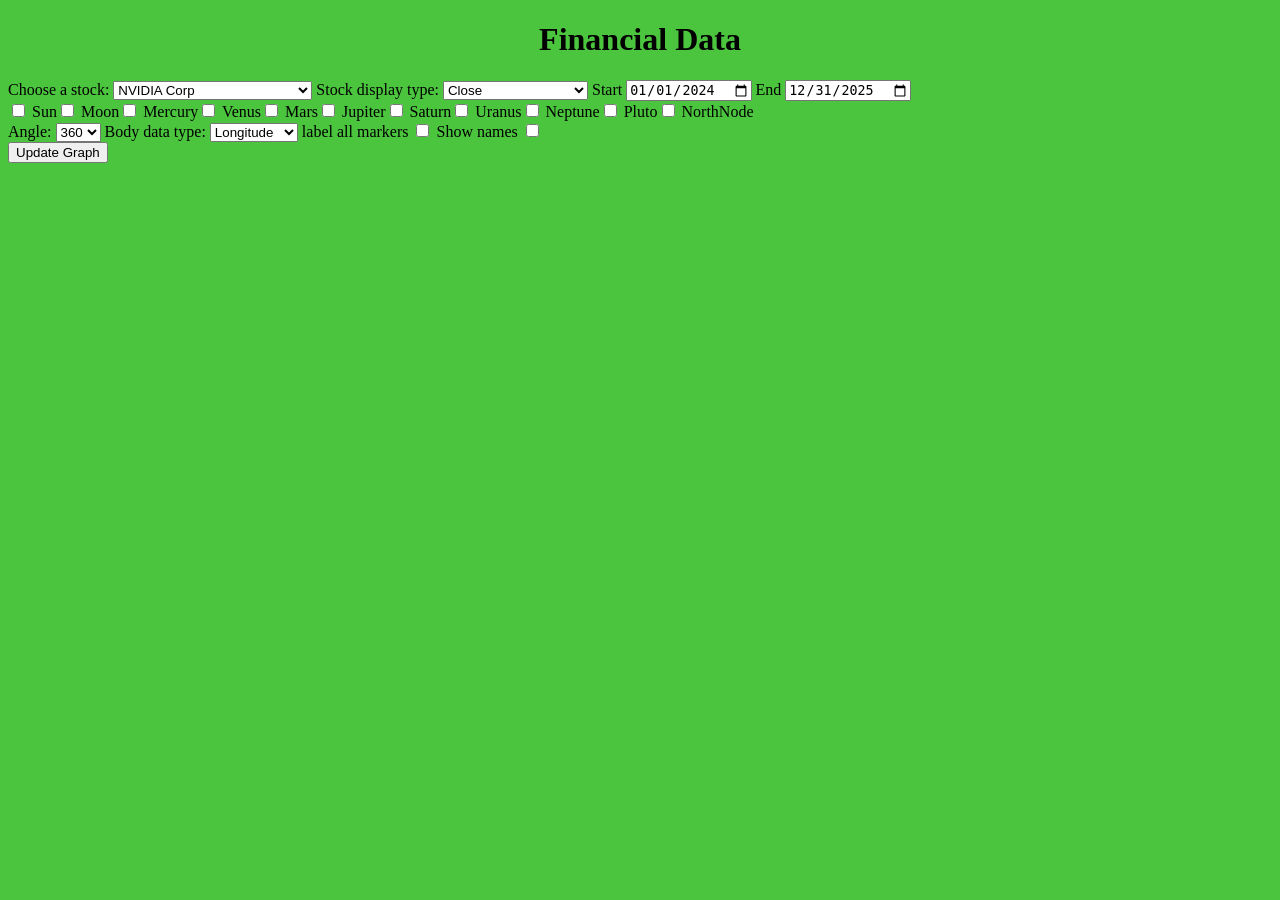
==== index.html @ 6cdec965 "Initial commit: FinAstro stock and celestial data visualization" ====
<!DOCTYPE html>
<html lang="en">
<head>
    <meta charset="UTF-8">
    <meta name="viewport" content="width=device-width, initial-scale=1.0">
    <title>StockAppl</title>
    <link rel='stylesheet' href='static/css/base.css'>
    <div id="stored-data"></div>

</head>
<body>
    <h1 id="title">Financial Data</h1>
    <form action="">
        <label for="stock-select">Choose a stock:</label>
        <select name="stock-select" id="stock-select">
        </select>
        <label for="stock-display-type">Stock display type:</label>
        <select name="stock-display-type" id="stock-display-type">
        </select>
        
        <label for="graph_start_date">Start</label>
        <input type="date" name="graph_start_date" id="graph_start_date" value= "2024-01-01">
        <label for="graph_end_date">End</label>
        <input type="date" name="graph_end_date" id="graph_end_date" value = "2025-12-31">

        <div id="body-list">
        </div>
        <label for="body-angle">Angle:</label>
        <select name="body-angle" id="body-angle">
        </select>
        <label for="body-data-type">Body data type:</label>
        <select name="body-data-type" id="body-data-type">
        </select>

        <label for="show_markers">label all markers</label>
        <input type="checkbox" name="show_markers" id="show_markers" >
        <label for="show_text">Show names</label>
        <input type="checkbox" name="show_text" id="show_text">

    </form>

    <button id="update-button" type="button" disabled>Data currently being read</button>
    <div id = "stockSelector"></div>

    <div id="graph" style="width: 100%; height:700px""></div>

    <script src="https://cdn.plot.ly/plotly-3.0.1.min.js"></script>

    <script src="static/js/financescript.js"></script>
</body>



</html>
---- static/css/base.css ----
body {
    background-color: rgb(75, 196, 62);
    color: black;
}

.adminBody {
    background-color: rgb(142, 111, 218);

}

.locationDateTimeSetter {
    width: 100%;
}

h1,h2, #starData {
    text-align: center;
}

.locationDateTimeSetter, .locationDateTimeSetter td, .locationDateTimeSetter th {
    background-color: skyblue;
    color: black;
    border-width: 2px;
    border-style: solid;
    border-color: black;
    border-spacing: 0;
    justify-content: center;
}

.locationDateTimeView {
    width: 100%;
}
.headerData {
    width: 100%;

}
.locationDateTimeView, .locationDateTimeView  td , .locationDateTimeView  th {
    background-color: lightskyblue;
    color: black;
    border-width: 2px;
    border-style: solid;
    border-color: black;
    border-spacing: 0;
    text-align: center;
}

.locationDateTimeView td:hover, .locationDateTimeView th:hover {
    color: lightskyblue;
    background-color: black;

}

.dataTabs {
    margin-top: 1em;
    width: 100%;
}
 .dataTabs td {
    background-color: blue;
    border-width: 2px;
    border-style: solid;
    border-color: black;
    border-spacing: 0;
    text-align: center;
}
.dataTabs a {
    text-decoration-line: none;
    color: lightgray;
    font-size: 0.8em;
    text-align: center;

}

.dataTabs a:hover {
    background-color: lightcyan;
    color: black;
}

td.pageTitle {
    border-style: none;
    font-size: 1.5em;
    background-color: powderblue;
    color: black;
    font-weight: bold;

}
a.changeLocation {
    color: white;
}

.dataTable { 
    display: grid;
    flex-direction: column;
    align-items: center;
    justify-content: center;
}
.dataTable table{ 
    border-width: 1px;
    border-style: solid;
    border-color: black;
    border-spacing: 0;
}
.dataTable td, .dataTable th { 
    padding: 0 0.5em;
    border-width: 1px;
    border-style: solid;
    border-color: rgb(0, 0, 0);
    border-spacing: 0;

}
 .dataTable th { 
    border-width: 2px;
    text-align: center;
 }
 .dataTable td { 
    text-align: right;
 }

 .hiddenTable  {
    border-style: none;
    border-width: 0px;
    vertical-align: top;
    height: 100%;
 }

 .menuTable {
    width: 100%;
    height: 100%;
 }
.menuTable td {
    text-align: right;  
    height: 100%;
}

 .adminLink, adminLink button {
    border-width: 1px;
    border-style: solid;
    border-color: black;
    border-spacing: 0;
    border-radius: 2em;
    padding: none;
    text-decoration-line: none;
    font-size: 1em;
    margin: 0em;
    justify-self: right;
    align-items: center;
    justify-content: center;
    background-color: aquamarine;
    color: mediumslateblue;
    text-align: center;
    font-family:sans-serif;

 }
 .adminLink:hover {
    color: aquamarine;
    background-color: mediumslateblue;
}

.adminLinkList, .adminLinkList td{
    background-color: lightskyblue;
    color: black;
    border-width: 2px;
    border-style: solid;
    border-color: black;
    border-spacing: 0;
    text-align: center;
}
.adminLinkList td { 
    font-size: 1em;
    margin: 0em;
    justify-self: right;
    align-items: center;
}
.adminLinkList { 
    width: 100%;
}

.adminLinkList td:hover { 
    color: lightskyblue;
    background-color: black;
}
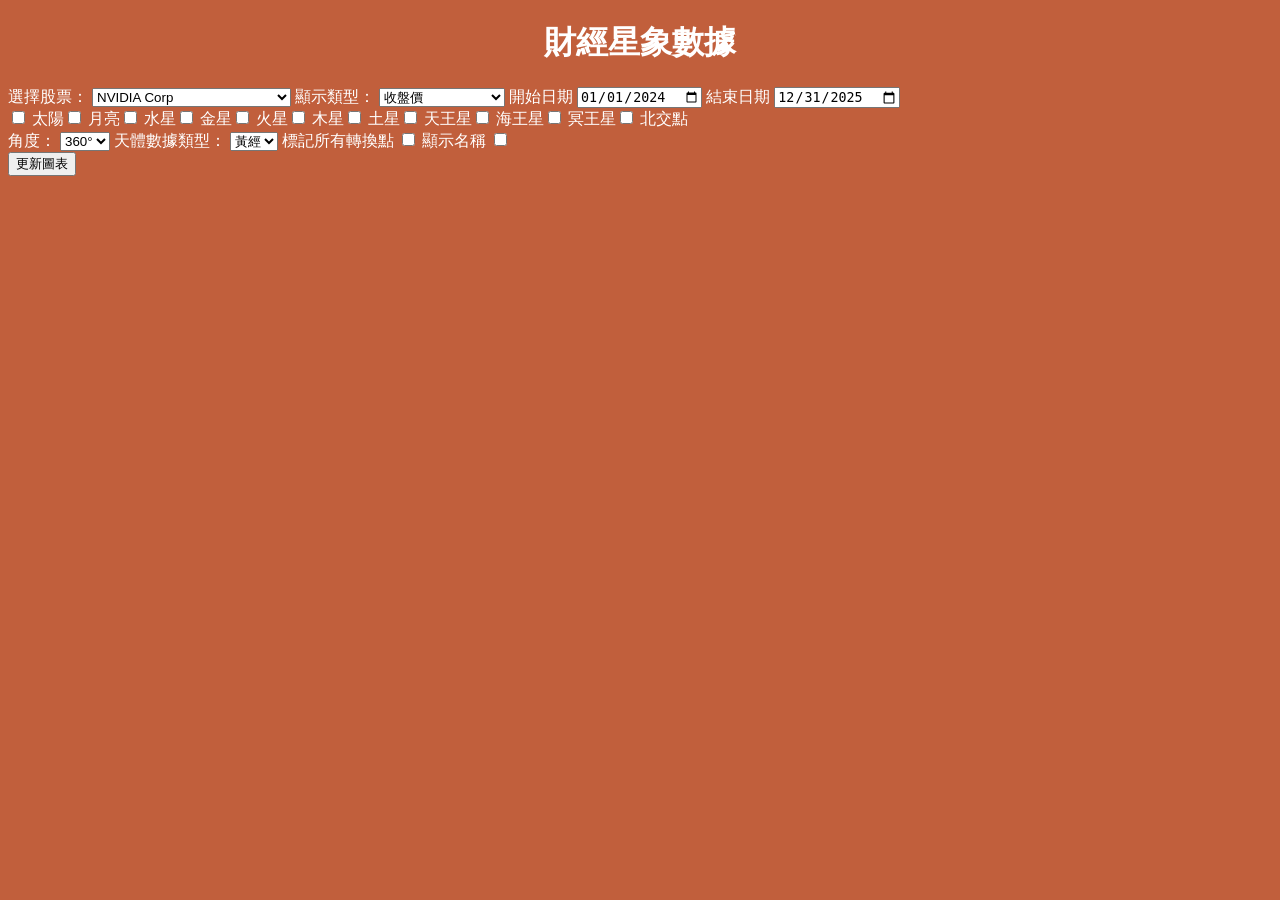
==== commit fee42a7f: "重構資料夾結構並中文化介面 - 將數據分類：astro（星盤）和 finance（財經） - 背景顏色改為 #c15f3c - 所有介面文字改為繁體中文 - 天體名稱中文化（太陽、月亮、木星等） - " ====
--- a/index.html
+++ b/index.html
@@ -1,54 +1,52 @@
 <!DOCTYPE html>
-<html lang="en">
+<html lang="zh-TW">
 <head>
     <meta charset="UTF-8">
     <meta name="viewport" content="width=device-width, initial-scale=1.0">
-    <title>StockAppl</title>
+    <title>FinAstro - 財經星象圖表</title>
     <link rel='stylesheet' href='static/css/base.css'>
     <div id="stored-data"></div>
 
 </head>
 <body>
-    <h1 id="title">Financial Data</h1>
+    <h1 id="title">財經星象數據</h1>
     <form action="">
-        <label for="stock-select">Choose a stock:</label>
+        <label for="stock-select">選擇股票：</label>
         <select name="stock-select" id="stock-select">
         </select>
-        <label for="stock-display-type">Stock display type:</label>
+        <label for="stock-display-type">顯示類型：</label>
         <select name="stock-display-type" id="stock-display-type">
         </select>
-        
-        <label for="graph_start_date">Start</label>
+
+        <label for="graph_start_date">開始日期</label>
         <input type="date" name="graph_start_date" id="graph_start_date" value= "2024-01-01">
-        <label for="graph_end_date">End</label>
+        <label for="graph_end_date">結束日期</label>
         <input type="date" name="graph_end_date" id="graph_end_date" value = "2025-12-31">
 
         <div id="body-list">
         </div>
-        <label for="body-angle">Angle:</label>
+        <label for="body-angle">角度：</label>
         <select name="body-angle" id="body-angle">
         </select>
-        <label for="body-data-type">Body data type:</label>
+        <label for="body-data-type">天體數據類型：</label>
         <select name="body-data-type" id="body-data-type">
         </select>
 
-        <label for="show_markers">label all markers</label>
+        <label for="show_markers">標記所有轉換點</label>
         <input type="checkbox" name="show_markers" id="show_markers" >
-        <label for="show_text">Show names</label>
+        <label for="show_text">顯示名稱</label>
         <input type="checkbox" name="show_text" id="show_text">
 
     </form>
 
-    <button id="update-button" type="button" disabled>Data currently being read</button>
+    <button id="update-button" type="button" disabled>資料讀取中...</button>
     <div id = "stockSelector"></div>
 
-    <div id="graph" style="width: 100%; height:700px""></div>
+    <div id="graph" style="width: 100%; height:700px"></div>
 
     <script src="https://cdn.plot.ly/plotly-3.0.1.min.js"></script>
 
     <script src="static/js/financescript.js"></script>
 </body>
 
-
-
-</html>+</html>
--- a/static/css/base.css
+++ b/static/css/base.css
@@ -1,6 +1,6 @@
 body {
-    background-color: rgb(75, 196, 62);
-    color: black;
+    background-color: #c15f3c;
+    color: white;
 }
 
 .adminBody {
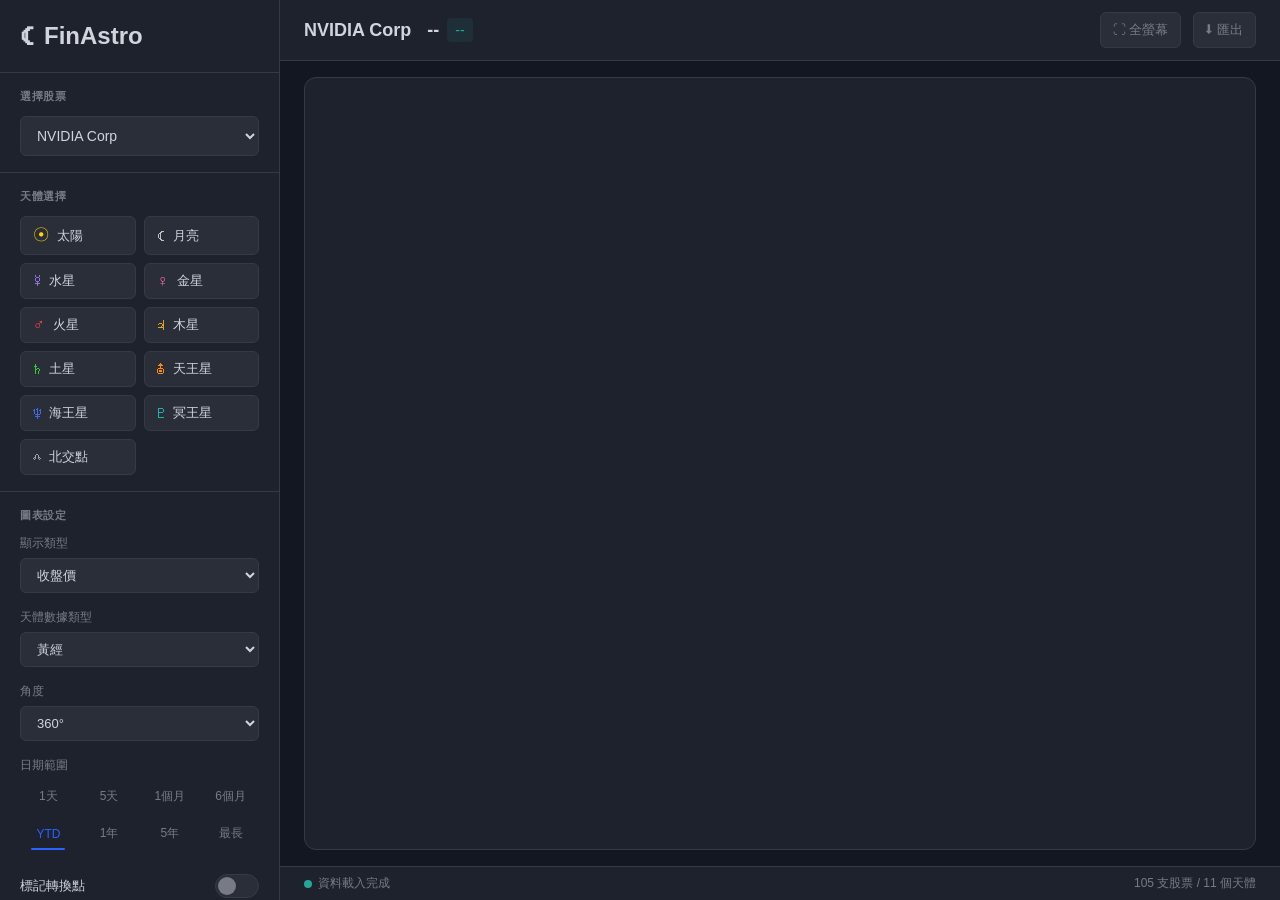
==== commit 954c4e61: "升級 v2 為正式版，舊版保留為 v1.html - index.html 現在使用深色金融風格界面 - 原 v1 經典界面備份至 v1.html - 更新標題移除 v2 標記  Co-Authore" ====
--- a/index.html
+++ b/index.html
@@ -4,49 +4,136 @@
     <meta charset="UTF-8">
     <meta name="viewport" content="width=device-width, initial-scale=1.0">
     <title>FinAstro - 財經星象圖表</title>
-    <link rel='stylesheet' href='static/css/base.css'>
+    <link rel="stylesheet" href="static/css/v2.css">
     <div id="stored-data"></div>
-
 </head>
 <body>
-    <h1 id="title">財經星象數據</h1>
-    <form action="">
-        <label for="stock-select">選擇股票：</label>
-        <select name="stock-select" id="stock-select">
-        </select>
-        <label for="stock-display-type">顯示類型：</label>
-        <select name="stock-display-type" id="stock-display-type">
-        </select>
+    <!-- 側邊欄 -->
+    <aside class="sidebar">
+        <!-- Logo -->
+        <div class="sidebar-header">
+            <div class="logo">
+                <span class="logo-icon">&#9790;</span>
+                <span>FinAstro</span>
+            </div>
+        </div>
 
-        <label for="graph_start_date">開始日期</label>
-        <input type="date" name="graph_start_date" id="graph_start_date" value= "2024-01-01">
-        <label for="graph_end_date">結束日期</label>
-        <input type="date" name="graph_end_date" id="graph_end_date" value = "2025-12-31">
+        <!-- 股票選擇 -->
+        <div class="sidebar-section">
+            <div class="section-title">選擇股票</div>
+            <select class="stock-select" id="stock-select">
+                <!-- 動態載入 -->
+            </select>
+        </div>
 
-        <div id="body-list">
+        <!-- 天體選擇 -->
+        <div class="sidebar-section">
+            <div class="section-title">天體選擇</div>
+            <div class="body-grid" id="body-list">
+                <!-- 動態載入 -->
+            </div>
         </div>
-        <label for="body-angle">角度：</label>
-        <select name="body-angle" id="body-angle">
-        </select>
-        <label for="body-data-type">天體數據類型：</label>
-        <select name="body-data-type" id="body-data-type">
-        </select>
 
-        <label for="show_markers">標記所有轉換點</label>
-        <input type="checkbox" name="show_markers" id="show_markers" >
-        <label for="show_text">顯示名稱</label>
-        <input type="checkbox" name="show_text" id="show_text">
+        <!-- 圖表設定 -->
+        <div class="sidebar-section">
+            <div class="section-title">圖表設定</div>
 
-    </form>
+            <div class="setting-group">
+                <label class="setting-label">顯示類型</label>
+                <select class="setting-select" id="stock-display-type">
+                    <!-- 動態載入 -->
+                </select>
+            </div>
 
-    <button id="update-button" type="button" disabled>資料讀取中...</button>
-    <div id = "stockSelector"></div>
+            <div class="setting-group">
+                <label class="setting-label">天體數據類型</label>
+                <select class="setting-select" id="body-data-type">
+                    <!-- 動態載入 -->
+                </select>
+            </div>
 
-    <div id="graph" style="width: 100%; height:700px"></div>
+            <div class="setting-group">
+                <label class="setting-label">角度</label>
+                <select class="setting-select" id="body-angle">
+                    <!-- 動態載入 -->
+                </select>
+            </div>
+
+            <div class="setting-group">
+                <label class="setting-label">日期範圍</label>
+                <div class="date-quick-btns" id="date-quick-btns">
+                    <button class="date-btn" data-range="1d">1天</button>
+                    <button class="date-btn" data-range="5d">5天</button>
+                    <button class="date-btn" data-range="1m">1個月</button>
+                    <button class="date-btn" data-range="6m">6個月</button>
+                    <button class="date-btn active" data-range="ytd">YTD</button>
+                    <button class="date-btn" data-range="1y">1年</button>
+                    <button class="date-btn" data-range="5y">5年</button>
+                    <button class="date-btn" data-range="max">最長</button>
+                </div>
+                <input type="hidden" id="graph_start_date" value="2024-01-01">
+                <input type="hidden" id="graph_end_date" value="2025-12-31">
+            </div>
+
+            <div class="toggle-group">
+                <span class="toggle-label">標記轉換點</span>
+                <label class="toggle-switch">
+                    <input type="checkbox" id="show_markers">
+                    <span class="toggle-slider"></span>
+                </label>
+            </div>
+
+            <div class="toggle-group">
+                <span class="toggle-label">顯示中文名稱</span>
+                <label class="toggle-switch">
+                    <input type="checkbox" id="show_text">
+                    <span class="toggle-slider"></span>
+                </label>
+            </div>
+
+            <button class="update-button" id="update-button" type="button" disabled>
+                資料讀取中...
+            </button>
+        </div>
+    </aside>
+
+    <!-- 主要內容區 -->
+    <main class="main-content">
+        <!-- 頂部工具列 -->
+        <div class="toolbar">
+            <div class="toolbar-left">
+                <span class="current-stock" id="current-stock-name">NVIDIA Corp</span>
+                <div class="stock-price">
+                    <span class="price-value" id="current-price">--</span>
+                    <span class="price-change up" id="price-change">--</span>
+                </div>
+            </div>
+            <div class="toolbar-right">
+                <button class="toolbar-btn" id="btn-fullscreen">&#x26F6; 全螢幕</button>
+                <button class="toolbar-btn" id="btn-export">&#x2B07; 匯出</button>
+            </div>
+        </div>
+
+        <!-- 圖表容器 -->
+        <div class="chart-container">
+            <div class="chart-wrapper">
+                <div id="graph"></div>
+            </div>
+        </div>
+
+        <!-- 狀態列 -->
+        <div class="status-bar">
+            <div class="status-item">
+                <span class="status-dot"></span>
+                <span id="status-text">準備就緒</span>
+            </div>
+            <div class="status-item">
+                <span id="data-count">105 支股票 / 11 個天體</span>
+            </div>
+        </div>
+    </main>
 
     <script src="https://cdn.plot.ly/plotly-3.0.1.min.js"></script>
-
-    <script src="static/js/financescript.js"></script>
+    <script src="static/js/financescript-v2.js"></script>
 </body>
-
 </html>
--- a/static/css/v2.css
+++ b/static/css/v2.css
@@ -0,0 +1,545 @@
+/* FinAstro v2 - 深色金融風格 */
+
+:root {
+    --bg-primary: #131722;
+    --bg-secondary: #1e222d;
+    --bg-tertiary: #2a2e39;
+    --bg-hover: #363a45;
+    --text-primary: #d1d4dc;
+    --text-secondary: #787b86;
+    --text-muted: #5d606b;
+    --accent-blue: #2962ff;
+    --accent-green: #26a69a;
+    --accent-red: #ef5350;
+    --border-color: #363a45;
+    --shadow: 0 2px 8px rgba(0, 0, 0, 0.3);
+}
+
+* {
+    margin: 0;
+    padding: 0;
+    box-sizing: border-box;
+}
+
+body {
+    font-family: -apple-system, BlinkMacSystemFont, 'Segoe UI', Roboto, 'Helvetica Neue', Arial, sans-serif;
+    background-color: var(--bg-primary);
+    color: var(--text-primary);
+    min-height: 100vh;
+    display: flex;
+}
+
+/* 側邊欄 */
+.sidebar {
+    width: 280px;
+    min-width: 280px;
+    background-color: var(--bg-secondary);
+    border-right: 1px solid var(--border-color);
+    display: flex;
+    flex-direction: column;
+    height: 100vh;
+    overflow-y: auto;
+}
+
+.sidebar-header {
+    padding: 20px;
+    border-bottom: 1px solid var(--border-color);
+}
+
+.logo {
+    font-size: 24px;
+    font-weight: 700;
+    color: var(--text-primary);
+    display: flex;
+    align-items: center;
+    gap: 10px;
+}
+
+.logo-icon {
+    font-size: 28px;
+}
+
+.sidebar-section {
+    padding: 16px 20px;
+    border-bottom: 1px solid var(--border-color);
+}
+
+.section-title {
+    font-size: 11px;
+    font-weight: 600;
+    text-transform: uppercase;
+    letter-spacing: 0.5px;
+    color: var(--text-secondary);
+    margin-bottom: 12px;
+}
+
+/* 搜尋框 */
+.search-container {
+    position: relative;
+}
+
+.search-input {
+    width: 100%;
+    padding: 10px 12px 10px 36px;
+    background-color: var(--bg-tertiary);
+    border: 1px solid var(--border-color);
+    border-radius: 6px;
+    color: var(--text-primary);
+    font-size: 14px;
+    transition: border-color 0.2s, box-shadow 0.2s;
+}
+
+.search-input:focus {
+    outline: none;
+    border-color: var(--accent-blue);
+    box-shadow: 0 0 0 2px rgba(41, 98, 255, 0.2);
+}
+
+.search-input::placeholder {
+    color: var(--text-muted);
+}
+
+.search-icon {
+    position: absolute;
+    left: 12px;
+    top: 50%;
+    transform: translateY(-50%);
+    color: var(--text-muted);
+    font-size: 14px;
+}
+
+/* 股票選單 */
+.stock-select {
+    width: 100%;
+    padding: 10px 12px;
+    background-color: var(--bg-tertiary);
+    border: 1px solid var(--border-color);
+    border-radius: 6px;
+    color: var(--text-primary);
+    font-size: 14px;
+    cursor: pointer;
+    transition: border-color 0.2s;
+}
+
+.stock-select:hover {
+    border-color: var(--text-secondary);
+}
+
+.stock-select:focus {
+    outline: none;
+    border-color: var(--accent-blue);
+}
+
+.stock-select option {
+    background-color: var(--bg-secondary);
+    color: var(--text-primary);
+    padding: 8px;
+}
+
+/* 分類標籤 */
+.category-tabs {
+    display: flex;
+    flex-wrap: wrap;
+    gap: 6px;
+    margin-top: 12px;
+}
+
+.category-tab {
+    padding: 6px 12px;
+    background-color: var(--bg-tertiary);
+    border: 1px solid var(--border-color);
+    border-radius: 16px;
+    font-size: 12px;
+    color: var(--text-secondary);
+    cursor: pointer;
+    transition: all 0.2s;
+}
+
+.category-tab:hover {
+    background-color: var(--bg-hover);
+    color: var(--text-primary);
+}
+
+.category-tab.active {
+    background-color: var(--accent-blue);
+    border-color: var(--accent-blue);
+    color: white;
+}
+
+/* 天體選擇 */
+.body-grid {
+    display: grid;
+    grid-template-columns: repeat(2, 1fr);
+    gap: 8px;
+}
+
+.body-item {
+    display: flex;
+    align-items: center;
+    gap: 8px;
+    padding: 8px 12px;
+    background-color: var(--bg-tertiary);
+    border: 1px solid var(--border-color);
+    border-radius: 6px;
+    cursor: pointer;
+    transition: all 0.2s;
+}
+
+.body-item:hover {
+    background-color: var(--bg-hover);
+}
+
+.body-item.selected {
+    border-color: var(--accent-blue);
+    background-color: rgba(41, 98, 255, 0.1);
+}
+
+.body-checkbox {
+    display: none;
+}
+
+.body-icon {
+    font-size: 16px;
+}
+
+.body-name {
+    font-size: 13px;
+    color: var(--text-primary);
+}
+
+/* 設定選項 */
+.setting-group {
+    margin-bottom: 16px;
+}
+
+.setting-label {
+    display: block;
+    font-size: 12px;
+    color: var(--text-secondary);
+    margin-bottom: 6px;
+}
+
+.setting-select {
+    width: 100%;
+    padding: 8px 12px;
+    background-color: var(--bg-tertiary);
+    border: 1px solid var(--border-color);
+    border-radius: 6px;
+    color: var(--text-primary);
+    font-size: 13px;
+    cursor: pointer;
+}
+
+.setting-select:focus {
+    outline: none;
+    border-color: var(--accent-blue);
+}
+
+/* 日期快捷按鈕 (Google Finance 風格) */
+.date-quick-btns {
+    display: flex;
+    flex-wrap: wrap;
+    gap: 4px;
+}
+
+.date-btn {
+    flex: 1;
+    min-width: calc(25% - 3px);
+    padding: 8px 4px;
+    background-color: transparent;
+    border: none;
+    border-radius: 4px;
+    color: var(--text-secondary);
+    font-size: 12px;
+    font-weight: 500;
+    cursor: pointer;
+    transition: all 0.2s;
+    text-align: center;
+}
+
+.date-btn:hover {
+    background-color: var(--bg-tertiary);
+    color: var(--text-primary);
+}
+
+.date-btn.active {
+    color: var(--accent-blue);
+    background-color: transparent;
+    position: relative;
+}
+
+.date-btn.active::after {
+    content: '';
+    position: absolute;
+    bottom: 0;
+    left: 50%;
+    transform: translateX(-50%);
+    width: 60%;
+    height: 2px;
+    background-color: var(--accent-blue);
+    border-radius: 1px;
+}
+
+/* Toggle 開關 */
+.toggle-group {
+    display: flex;
+    align-items: center;
+    justify-content: space-between;
+    padding: 8px 0;
+}
+
+.toggle-label {
+    font-size: 13px;
+    color: var(--text-primary);
+}
+
+.toggle-switch {
+    position: relative;
+    width: 44px;
+    height: 24px;
+}
+
+.toggle-switch input {
+    opacity: 0;
+    width: 0;
+    height: 0;
+}
+
+.toggle-slider {
+    position: absolute;
+    cursor: pointer;
+    top: 0;
+    left: 0;
+    right: 0;
+    bottom: 0;
+    background-color: var(--bg-tertiary);
+    border: 1px solid var(--border-color);
+    border-radius: 24px;
+    transition: 0.3s;
+}
+
+.toggle-slider:before {
+    position: absolute;
+    content: "";
+    height: 18px;
+    width: 18px;
+    left: 2px;
+    bottom: 2px;
+    background-color: var(--text-secondary);
+    border-radius: 50%;
+    transition: 0.3s;
+}
+
+input:checked + .toggle-slider {
+    background-color: var(--accent-blue);
+    border-color: var(--accent-blue);
+}
+
+input:checked + .toggle-slider:before {
+    transform: translateX(20px);
+    background-color: white;
+}
+
+/* 更新按鈕 */
+.update-button {
+    width: 100%;
+    padding: 14px;
+    background: linear-gradient(135deg, var(--accent-blue), #1e88e5);
+    border: none;
+    border-radius: 8px;
+    color: white;
+    font-size: 15px;
+    font-weight: 600;
+    cursor: pointer;
+    transition: all 0.2s;
+    margin-top: 8px;
+}
+
+.update-button:hover {
+    background: linear-gradient(135deg, #1e88e5, var(--accent-blue));
+    transform: translateY(-1px);
+    box-shadow: 0 4px 12px rgba(41, 98, 255, 0.3);
+}
+
+.update-button:active {
+    transform: translateY(0);
+}
+
+.update-button:disabled {
+    background: var(--bg-tertiary);
+    color: var(--text-muted);
+    cursor: not-allowed;
+    transform: none;
+    box-shadow: none;
+}
+
+/* 主要內容區 */
+.main-content {
+    flex: 1;
+    display: flex;
+    flex-direction: column;
+    height: 100vh;
+    overflow: hidden;
+}
+
+/* 頂部工具列 */
+.toolbar {
+    display: flex;
+    align-items: center;
+    justify-content: space-between;
+    padding: 12px 24px;
+    background-color: var(--bg-secondary);
+    border-bottom: 1px solid var(--border-color);
+}
+
+.toolbar-left {
+    display: flex;
+    align-items: center;
+    gap: 16px;
+}
+
+.current-stock {
+    font-size: 18px;
+    font-weight: 600;
+    color: var(--text-primary);
+}
+
+.stock-price {
+    display: flex;
+    align-items: center;
+    gap: 8px;
+}
+
+.price-value {
+    font-size: 18px;
+    font-weight: 600;
+}
+
+.price-change {
+    font-size: 14px;
+    padding: 4px 8px;
+    border-radius: 4px;
+}
+
+.price-change.up {
+    color: var(--accent-green);
+    background-color: rgba(38, 166, 154, 0.1);
+}
+
+.price-change.down {
+    color: var(--accent-red);
+    background-color: rgba(239, 83, 80, 0.1);
+}
+
+.toolbar-right {
+    display: flex;
+    align-items: center;
+    gap: 12px;
+}
+
+.toolbar-btn {
+    padding: 8px 12px;
+    background-color: var(--bg-tertiary);
+    border: 1px solid var(--border-color);
+    border-radius: 6px;
+    color: var(--text-secondary);
+    font-size: 13px;
+    cursor: pointer;
+    transition: all 0.2s;
+}
+
+.toolbar-btn:hover {
+    background-color: var(--bg-hover);
+    color: var(--text-primary);
+}
+
+/* 圖表區域 */
+.chart-container {
+    flex: 1;
+    padding: 16px 24px;
+    display: flex;
+    flex-direction: column;
+}
+
+.chart-wrapper {
+    flex: 1;
+    background-color: var(--bg-secondary);
+    border-radius: 12px;
+    border: 1px solid var(--border-color);
+    overflow: hidden;
+}
+
+#graph {
+    width: 100%;
+    height: 100%;
+}
+
+/* 底部狀態列 */
+.status-bar {
+    display: flex;
+    align-items: center;
+    justify-content: space-between;
+    padding: 8px 24px;
+    background-color: var(--bg-secondary);
+    border-top: 1px solid var(--border-color);
+    font-size: 12px;
+    color: var(--text-secondary);
+}
+
+.status-item {
+    display: flex;
+    align-items: center;
+    gap: 6px;
+}
+
+.status-dot {
+    width: 8px;
+    height: 8px;
+    border-radius: 50%;
+    background-color: var(--accent-green);
+}
+
+/* 響應式設計 */
+@media (max-width: 1024px) {
+    .sidebar {
+        width: 260px;
+        min-width: 260px;
+    }
+}
+
+@media (max-width: 768px) {
+    body {
+        flex-direction: column;
+    }
+
+    .sidebar {
+        width: 100%;
+        min-width: 100%;
+        height: auto;
+        max-height: 50vh;
+        border-right: none;
+        border-bottom: 1px solid var(--border-color);
+    }
+
+    .main-content {
+        height: auto;
+        flex: 1;
+    }
+
+    .body-grid {
+        grid-template-columns: repeat(3, 1fr);
+    }
+}
+
+/* Plotly 圖表深色主題覆蓋 */
+.js-plotly-plot .plotly .modebar {
+    background-color: transparent !important;
+}
+
+.js-plotly-plot .plotly .modebar-btn {
+    color: var(--text-secondary) !important;
+}
+
+.js-plotly-plot .plotly .modebar-btn:hover {
+    color: var(--text-primary) !important;
+}
